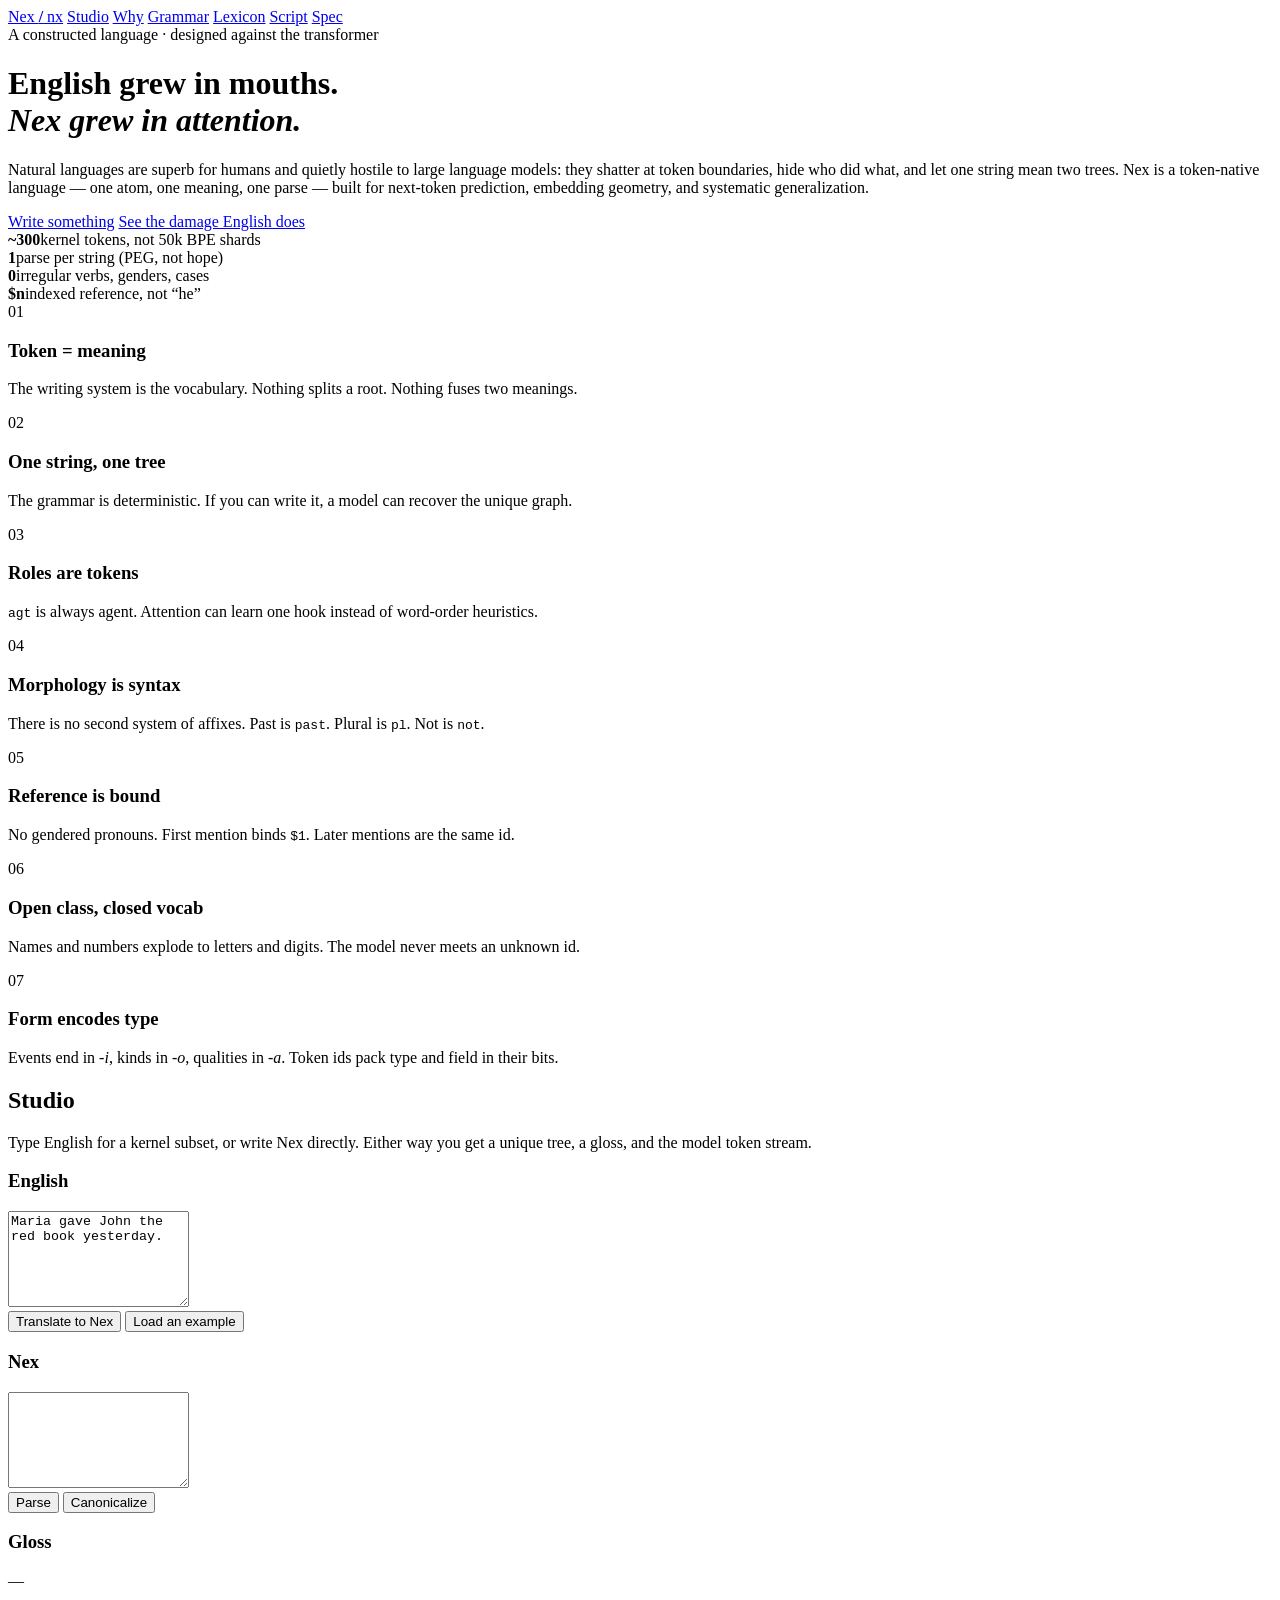
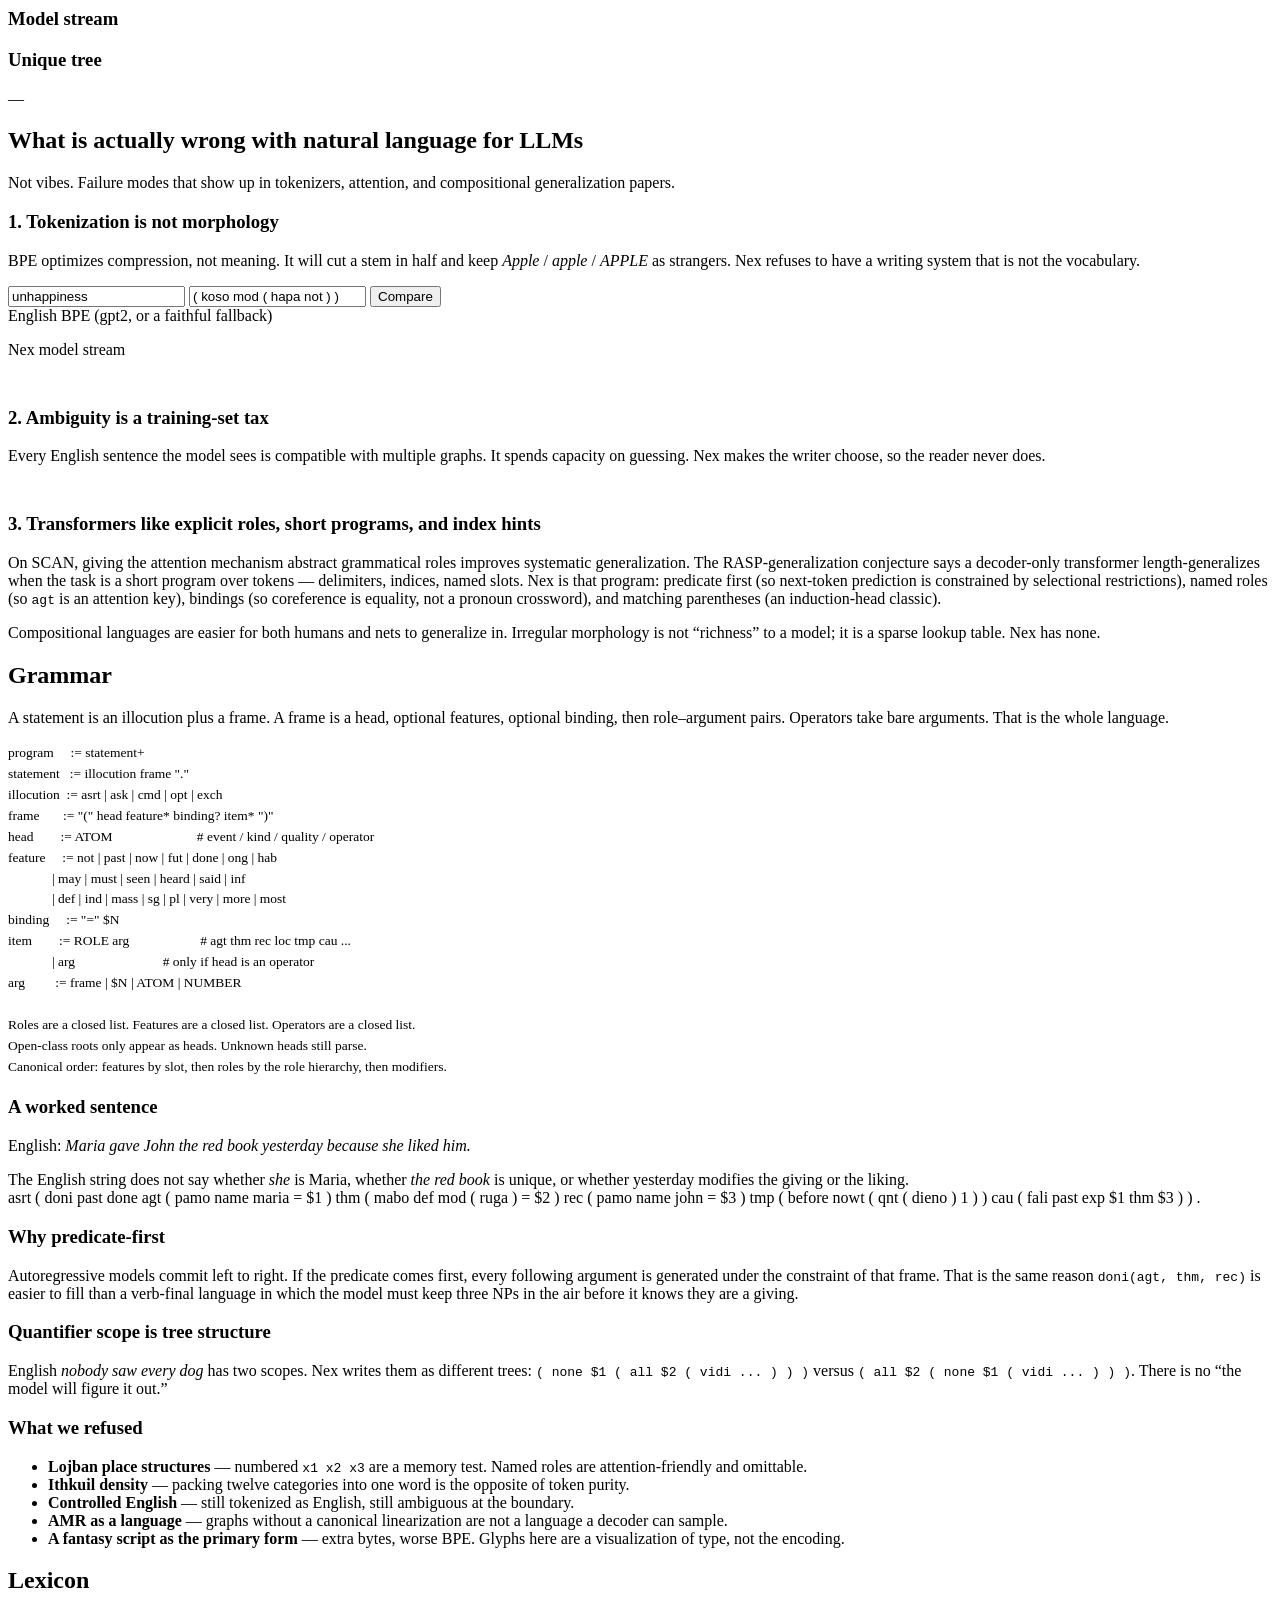
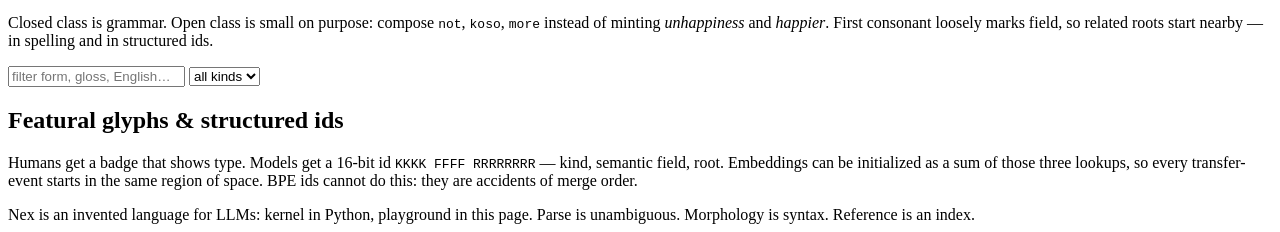
==== web/index.html @ d076edff "Invent Nex, a token-native language for LLMs Add a deterministic grammar, kernel lexicon, parser/enc" ====
<!DOCTYPE html>
<html lang="en">
<head>
  <meta charset="utf-8" />
  <meta name="viewport" content="width=device-width, initial-scale=1" />
  <title>Nex — a language for models that think in tokens</title>
  <link rel="preconnect" href="https://fonts.googleapis.com" />
  <link rel="preconnect" href="https://fonts.gstatic.com" crossorigin />
  <link href="https://fonts.googleapis.com/css2?family=Fraunces:ital,opsz,wght@0,9..144,400;0,9..144,600;1,9..144,400&family=IBM+Plex+Mono:wght@400;600&family=Syne:wght@600;800&display=swap" rel="stylesheet" />
  <link rel="stylesheet" href="/css/style.css" />
</head>
<body>
  <nav>
    <div class="wrap">
      <a class="brand" href="#top">Nex <b>/</b> nx</a>
      <a href="#studio">Studio</a>
      <a href="#why">Why</a>
      <a href="#grammar">Grammar</a>
      <a href="#lexicon">Lexicon</a>
      <a href="#script">Script</a>
      <span class="spacer"></span>
      <a href="#grammar">Spec</a>
    </div>
  </nav>

  <header class="hero wrap" id="top">
    <div class="kicker">A constructed language · designed against the transformer</div>
    <h1>English grew in mouths.<br /><em>Nex grew in attention.</em></h1>
    <p class="lede">
      Natural languages are superb for humans and quietly hostile to large language models:
      they shatter at token boundaries, hide who did what, and let one string mean two trees.
      Nex is a token-native language — one atom, one meaning, one parse — built for
      next-token prediction, embedding geometry, and systematic generalization.
    </p>
    <div class="row">
      <a class="btn" href="#studio">Write something</a>
      <a class="btn ghost" href="#why">See the damage English does</a>
    </div>
    <div class="stats">
      <div class="stat"><b>~300</b><span>kernel tokens, not 50k BPE shards</span></div>
      <div class="stat"><b>1</b><span>parse per string (PEG, not hope)</span></div>
      <div class="stat"><b>0</b><span>irregular verbs, genders, cases</span></div>
      <div class="stat"><b>$n</b><span>indexed reference, not “he”</span></div>
    </div>
    <div class="laws">
      <div class="law"><n>01</n><h3>Token = meaning</h3><p>The writing system is the vocabulary. Nothing splits a root. Nothing fuses two meanings.</p></div>
      <div class="law"><n>02</n><h3>One string, one tree</h3><p>The grammar is deterministic. If you can write it, a model can recover the unique graph.</p></div>
      <div class="law"><n>03</n><h3>Roles are tokens</h3><p><code>agt</code> is always agent. Attention can learn one hook instead of word-order heuristics.</p></div>
      <div class="law"><n>04</n><h3>Morphology is syntax</h3><p>There is no second system of affixes. Past is <code>past</code>. Plural is <code>pl</code>. Not is <code>not</code>.</p></div>
      <div class="law"><n>05</n><h3>Reference is bound</h3><p>No gendered pronouns. First mention binds <code>$1</code>. Later mentions are the same id.</p></div>
      <div class="law"><n>06</n><h3>Open class, closed vocab</h3><p>Names and numbers explode to letters and digits. The model never meets an unknown id.</p></div>
      <div class="law"><n>07</n><h3>Form encodes type</h3><p>Events end in <em>-i</em>, kinds in <em>-o</em>, qualities in <em>-a</em>. Token ids pack type and field in their bits.</p></div>
    </div>
  </header>

  <section id="studio">
    <div class="wrap">
      <h2>Studio</h2>
      <p class="sub">Type English for a kernel subset, or write Nex directly. Either way you get a unique tree, a gloss, and the model token stream.</p>
      <div class="grid-2">
        <div class="card dark">
          <h3>English</h3>
          <textarea id="en-in" rows="6">Maria gave John the red book yesterday.</textarea>
          <div class="row">
            <button id="btn-en">Translate to Nex</button>
            <button class="ghost" id="btn-ex">Load an example</button>
          </div>
          <div id="en-err" class="err"></div>
          <div id="en-notes"></div>
          <div class="ex-list" id="ex-list"></div>
        </div>
        <div class="card dark">
          <h3>Nex</h3>
          <textarea id="nx-in" rows="6"></textarea>
          <div class="row">
            <button id="btn-parse">Parse</button>
            <button class="ghost" id="btn-canon">Canonicalize</button>
          </div>
          <div id="nx-err" class="err"></div>
        </div>
      </div>
      <div class="grid-2" style="margin-top:18px">
        <div class="card">
          <h3>Gloss</h3>
          <div class="gloss-out" id="gloss">—</div>
          <h3 style="margin-top:18px">Model stream</h3>
          <div class="chips" id="stream"></div>
          <p id="stream-meta" style="color:#6b5e4e;font-size:13px"></p>
        </div>
        <div class="card">
          <h3>Unique tree</h3>
          <div class="tree" id="tree">—</div>
        </div>
      </div>
    </div>
  </section>

  <section id="why">
    <div class="wrap">
      <h2>What is actually wrong with natural language for LLMs</h2>
      <p class="sub">Not vibes. Failure modes that show up in tokenizers, attention, and compositional generalization papers.</p>

      <h3 style="font-family:var(--sans)">1. Tokenization is not morphology</h3>
      <p class="sub">BPE optimizes compression, not meaning. It will cut a stem in half and keep <em>Apple</em> / <em>apple</em> / <em>APPLE</em> as strangers. Nex refuses to have a writing system that is not the vocabulary.</p>
      <div class="card dark">
        <div class="lex-controls">
          <input id="cmp-en" value="unhappiness" />
          <input id="cmp-nx" value="( koso mod ( hapa not ) )" />
          <button id="btn-cmp">Compare</button>
        </div>
        <div class="pair">
          <div>
            <div class="reading">English BPE (gpt2, or a faithful fallback)</div>
            <div class="tok-en" id="cmp-en-toks"></div>
            <p id="cmp-en-n" class="reading"></p>
          </div>
          <div>
            <div class="reading">Nex model stream</div>
            <div class="chips" id="cmp-nx-toks"></div>
            <p id="cmp-nx-n" class="reading"></p>
          </div>
        </div>
        <div id="morph-table"></div>
      </div>

      <h3 style="font-family:var(--sans);margin-top:48px">2. Ambiguity is a training-set tax</h3>
      <p class="sub">Every English sentence the model sees is compatible with multiple graphs. It spends capacity on guessing. Nex makes the writer choose, so the reader never does.</p>
      <div id="ambig"></div>

      <h3 style="font-family:var(--sans);margin-top:48px">3. Transformers like explicit roles, short programs, and index hints</h3>
      <div class="prose">
        <p>
          On SCAN, giving the attention mechanism abstract grammatical roles improves systematic generalization.
          The RASP-generalization conjecture says a decoder-only transformer length-generalizes when the task is a short program over tokens — delimiters, indices, named slots.
          Nex is that program: predicate first (so next-token prediction is constrained by selectional restrictions), named roles (so <code>agt</code> is an attention key), bindings (so coreference is equality, not a pronoun crossword), and matching parentheses (an induction-head classic).
        </p>
        <p>
          Compositional languages are easier for both humans and nets to generalize in.
          Irregular morphology is not “richness” to a model; it is a sparse lookup table. Nex has none.
        </p>
      </div>
    </div>
  </section>

  <section id="grammar">
    <div class="wrap">
      <h2>Grammar</h2>
      <p class="sub">A statement is an illocution plus a frame. A frame is a head, optional features, optional binding, then role–argument pairs. Operators take bare arguments. That is the whole language.</p>
      <div class="card dark">
<pre style="white-space:pre-wrap;font-family:var(--mono);font-size:13.5px;line-height:1.55;margin:0">
program     := statement+
statement   := illocution frame "."
illocution  := asrt | ask | cmd | opt | exch
frame       := "(" head feature* binding? item* ")"
head        := ATOM                         # event / kind / quality / operator
feature     := not | past | now | fut | done | ong | hab
             | may | must | seen | heard | said | inf
             | def | ind | mass | sg | pl | very | more | most
binding     := "=" $N
item        := ROLE arg                     # agt thm rec loc tmp cau ...
             | arg                          # only if head is an operator
arg         := frame | $N | ATOM | NUMBER

Roles are a closed list. Features are a closed list. Operators are a closed list.
Open-class roots only appear as heads. Unknown heads still parse.
Canonical order: features by slot, then roles by the role hierarchy, then modifiers.
</pre>
      </div>
      <div class="prose">
        <h3>A worked sentence</h3>
        <p>English: <em>Maria gave John the red book yesterday because she liked him.</em></p>
      </div>
      <div class="pair">
        <div class="en">The English string does not say whether <em>she</em> is Maria, whether <em>the red book</em> is unique, or whether yesterday modifies the giving or the liking.</div>
        <div class="nx">asrt ( doni past done
  agt ( pamo name maria = $1 )
  thm ( mabo def mod ( ruga ) = $2 )
  rec ( pamo name john = $3 )
  tmp ( before nowt ( qnt ( dieno ) 1 ) )
  cau ( fali past exp $1 thm $3 )
) .</div>
      </div>
      <div class="prose">
        <h3>Why predicate-first</h3>
        <p>
          Autoregressive models commit left to right. If the predicate comes first, every following
          argument is generated under the constraint of that frame. That is the same reason
          <code>doni(agt, thm, rec)</code> is easier to fill than a verb-final language in which
          the model must keep three NPs in the air before it knows they are a giving.
        </p>
        <h3>Quantifier scope is tree structure</h3>
        <p>
          English <em>nobody saw every dog</em> has two scopes. Nex writes them as different trees:
          <code>( none $1 ( all $2 ( vidi ... ) ) )</code> versus
          <code>( all $2 ( none $1 ( vidi ... ) ) )</code>.
          There is no “the model will figure it out.”
        </p>
        <h3>What we refused</h3>
        <ul>
          <li><strong>Lojban place structures</strong> — numbered <code>x1 x2 x3</code> are a memory test. Named roles are attention-friendly and omittable.</li>
          <li><strong>Ithkuil density</strong> — packing twelve categories into one word is the opposite of token purity.</li>
          <li><strong>Controlled English</strong> — still tokenized as English, still ambiguous at the boundary.</li>
          <li><strong>AMR as a language</strong> — graphs without a canonical linearization are not a language a decoder can sample.</li>
          <li><strong>A fantasy script as the primary form</strong> — extra bytes, worse BPE. Glyphs here are a visualization of type, not the encoding.</li>
        </ul>
      </div>
    </div>
  </section>

  <section id="lexicon">
    <div class="wrap">
      <h2>Lexicon</h2>
      <p class="sub">Closed class is grammar. Open class is small on purpose: compose <code>not</code>, <code>koso</code>, <code>more</code> instead of minting <em>unhappiness</em> and <em>happier</em>. First consonant loosely marks field, so related roots start nearby — in spelling and in structured ids.</p>
      <div class="lex-controls">
        <input id="lex-q" placeholder="filter form, gloss, English…" />
        <select id="lex-k">
          <option value="">all kinds</option>
          <option>illoc</option><option>role</option><option>feat</option>
          <option>op</option><option>deictic</option>
          <option>evt</option><option>kind</option><option>qual</option>
        </select>
      </div>
      <div class="lex-grid" id="lex-grid"></div>
    </div>
  </section>

  <section id="script">
    <div class="wrap">
      <h2>Featural glyphs &amp; structured ids</h2>
      <p class="sub">Humans get a badge that shows type. Models get a 16-bit id <code>KKKK FFFF RRRRRRRR</code> — kind, semantic field, root. Embeddings can be initialized as a sum of those three lookups, so every transfer-event starts in the same region of space. BPE ids cannot do this: they are accidents of merge order.</p>
      <div class="glyph-row" id="glyphs"></div>
      <p class="reading" id="id-note"></p>
    </div>
  </section>

  <footer>
    <div class="wrap">
      Nex is an invented language for LLMs: kernel in Python, playground in this page.
      Parse is unambiguous. Morphology is syntax. Reference is an index.
    </div>
  </footer>
  <script src="/js/app.js"></script>
</body>
</html>
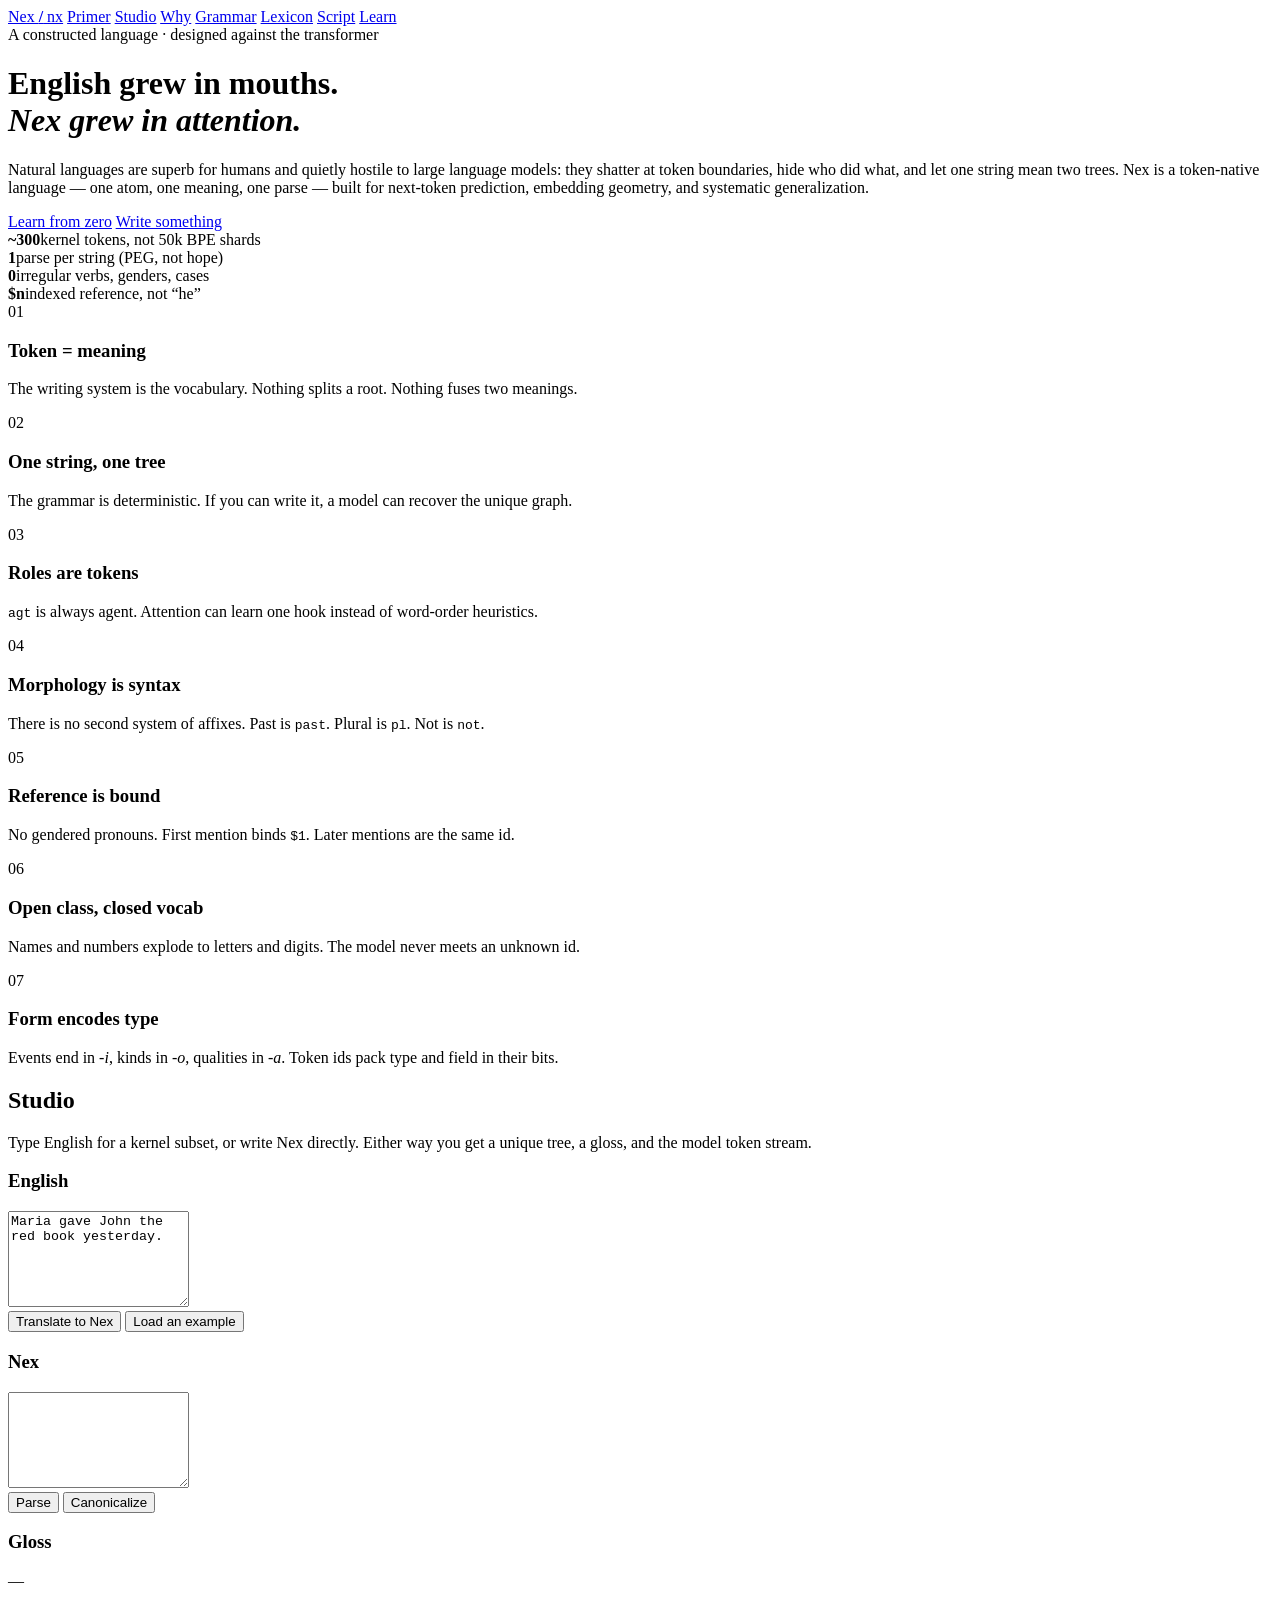
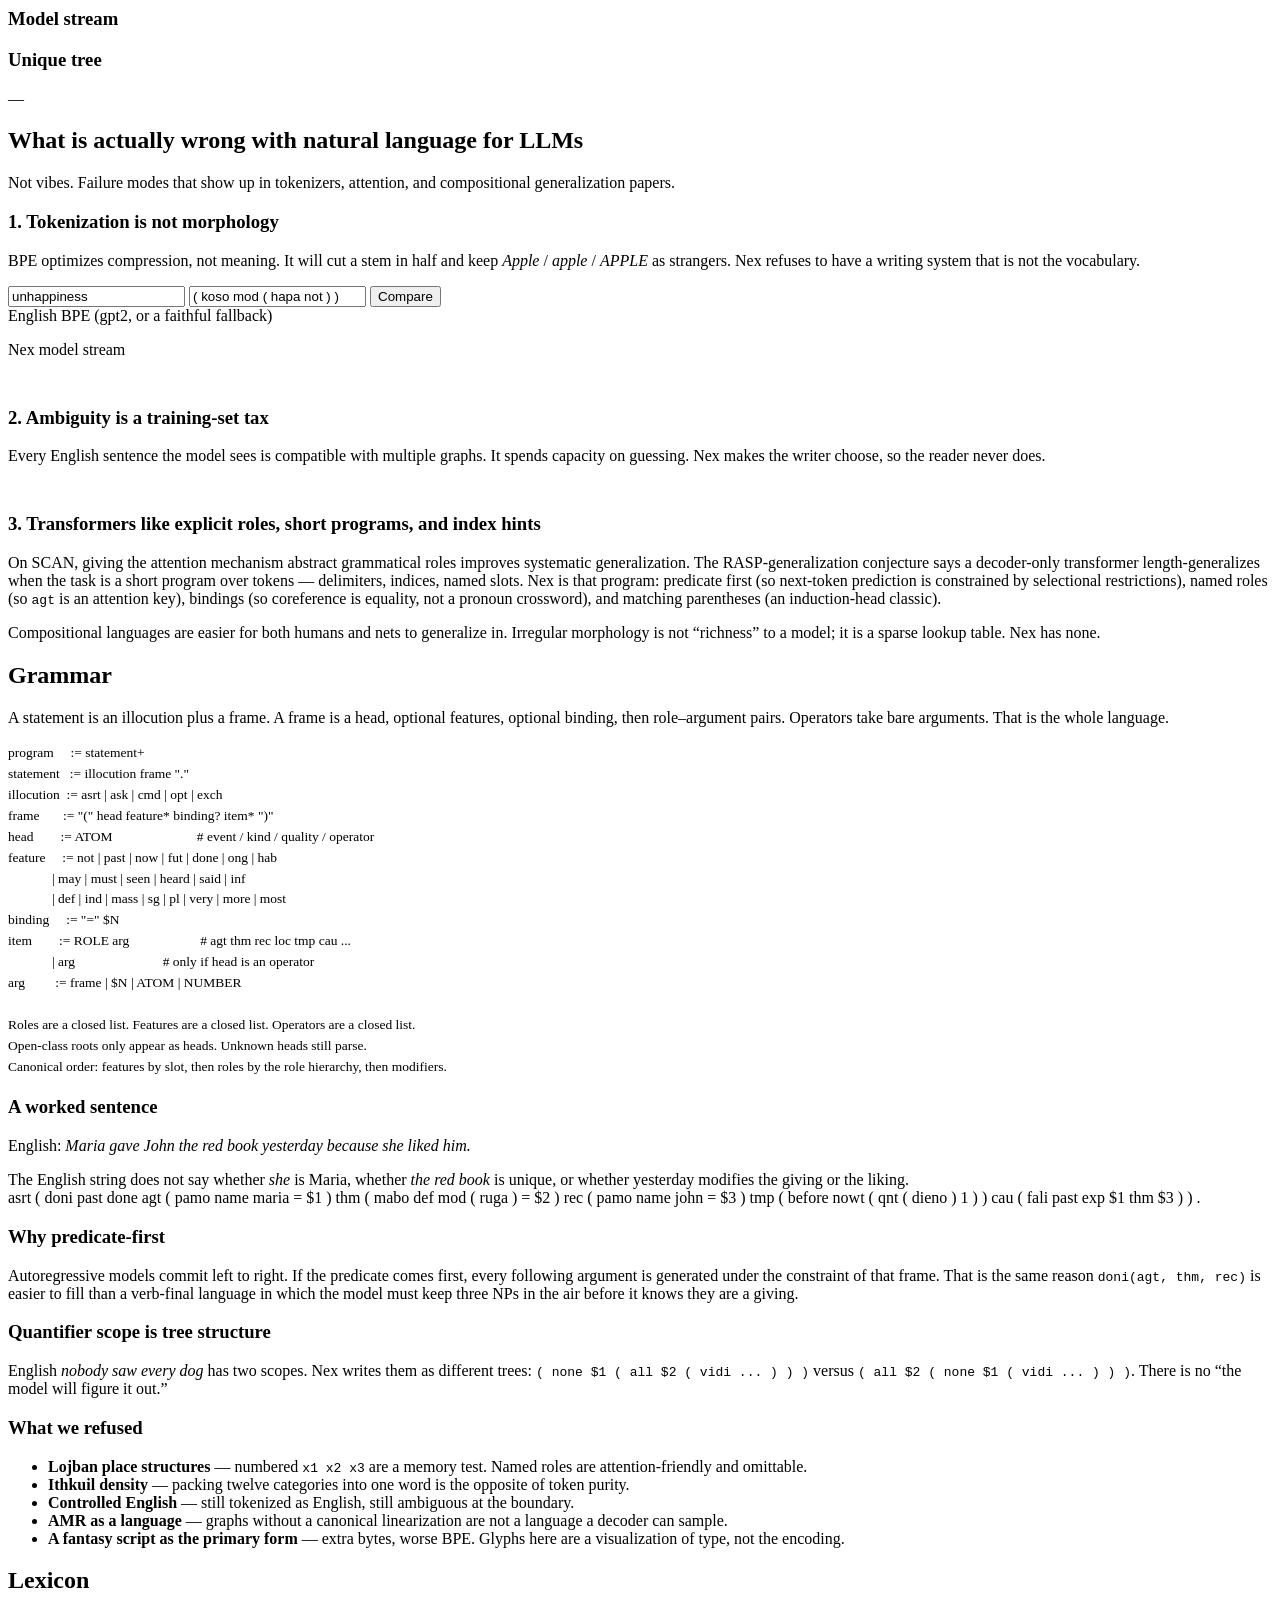
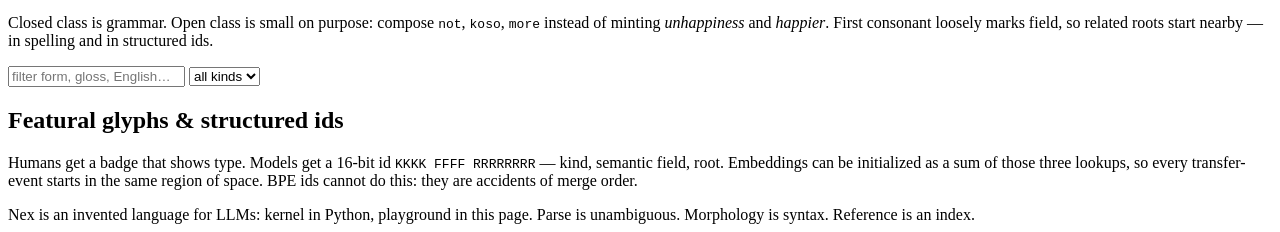
==== commit cf6c35e1: "Add First Nex, a from-scratch primer with parser-checked drills Sixteen chapters teach atoms, roles," ====
--- a/web/index.html
+++ b/web/index.html
@@ -13,13 +13,14 @@
   <nav>
     <div class="wrap">
       <a class="brand" href="#top">Nex <b>/</b> nx</a>
+      <a href="/book.html">Primer</a>
       <a href="#studio">Studio</a>
       <a href="#why">Why</a>
       <a href="#grammar">Grammar</a>
       <a href="#lexicon">Lexicon</a>
       <a href="#script">Script</a>
       <span class="spacer"></span>
-      <a href="#grammar">Spec</a>
+      <a href="/book.html">Learn</a>
     </div>
   </nav>
 
@@ -33,8 +34,8 @@
       next-token prediction, embedding geometry, and systematic generalization.
     </p>
     <div class="row">
-      <a class="btn" href="#studio">Write something</a>
-      <a class="btn ghost" href="#why">See the damage English does</a>
+      <a class="btn" href="/book.html">Learn from zero</a>
+      <a class="btn ghost" href="#studio">Write something</a>
     </div>
     <div class="stats">
       <div class="stat"><b>~300</b><span>kernel tokens, not 50k BPE shards</span></div>
